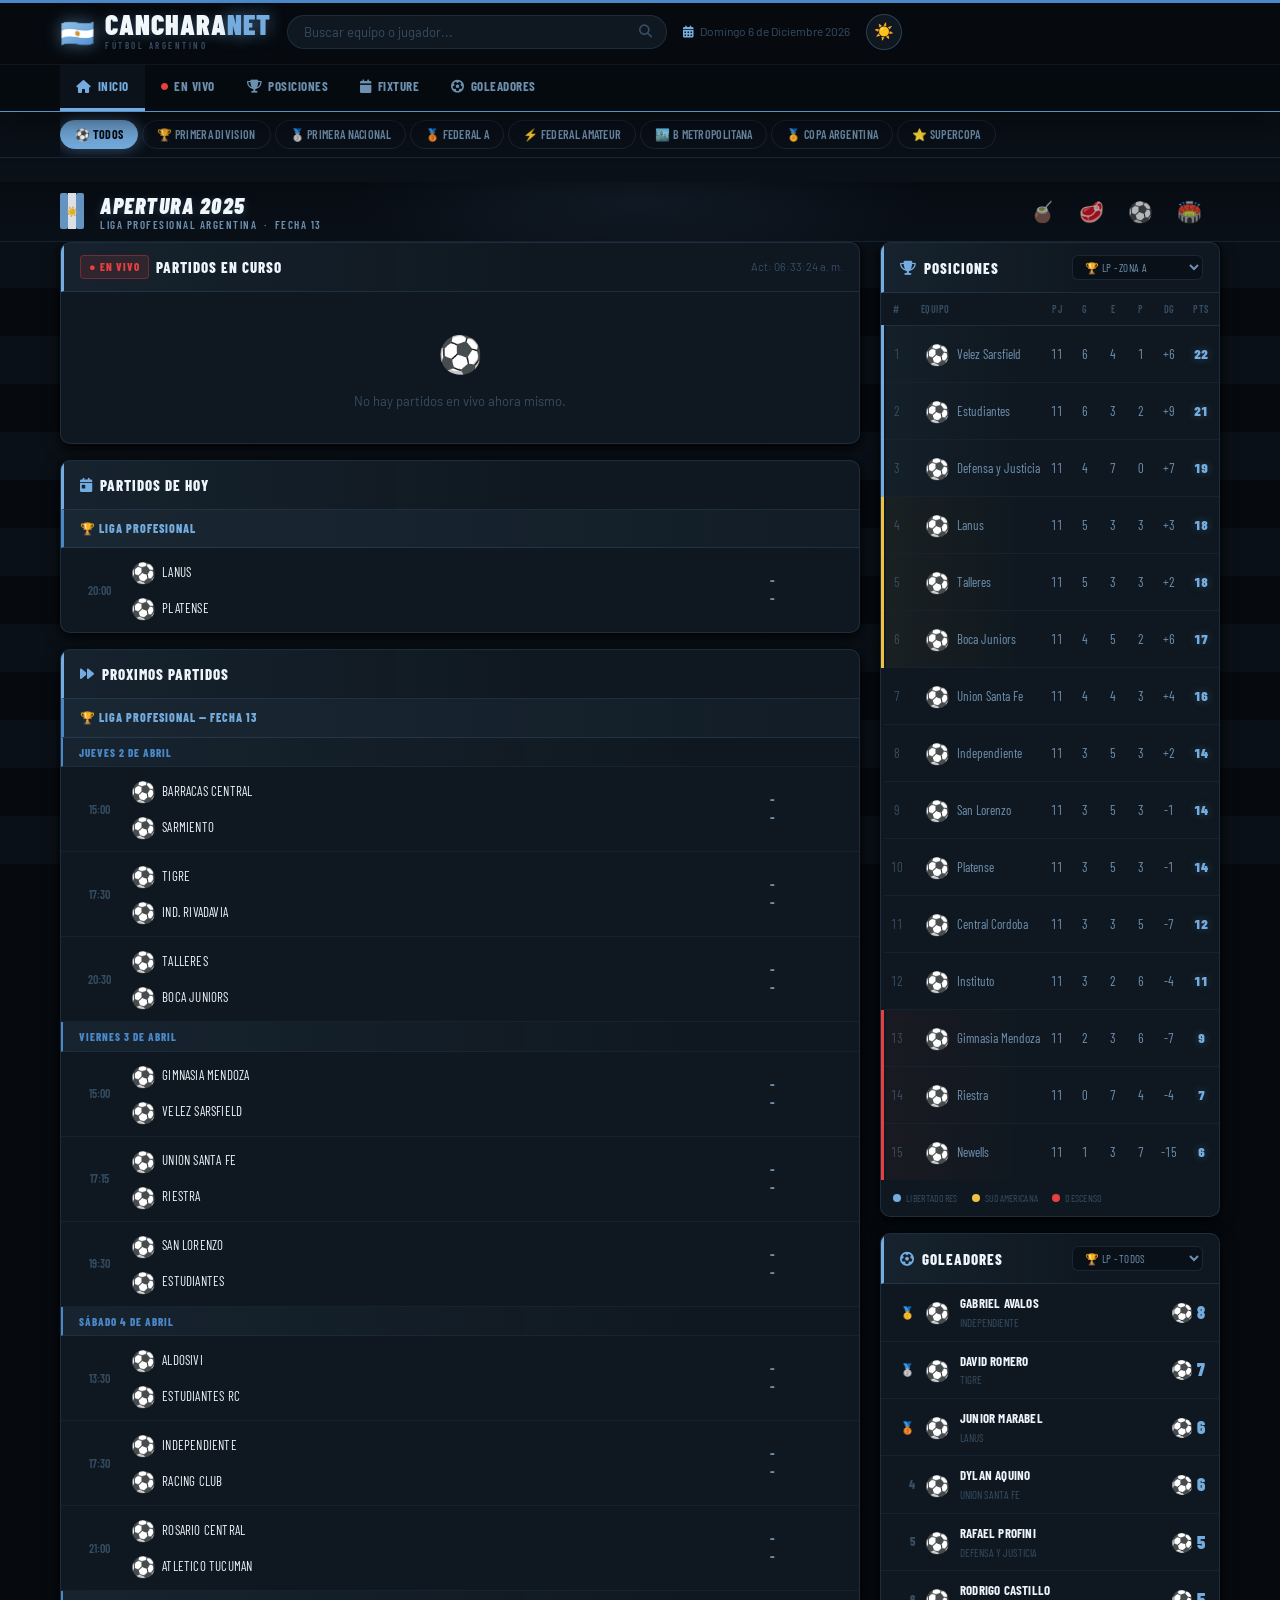
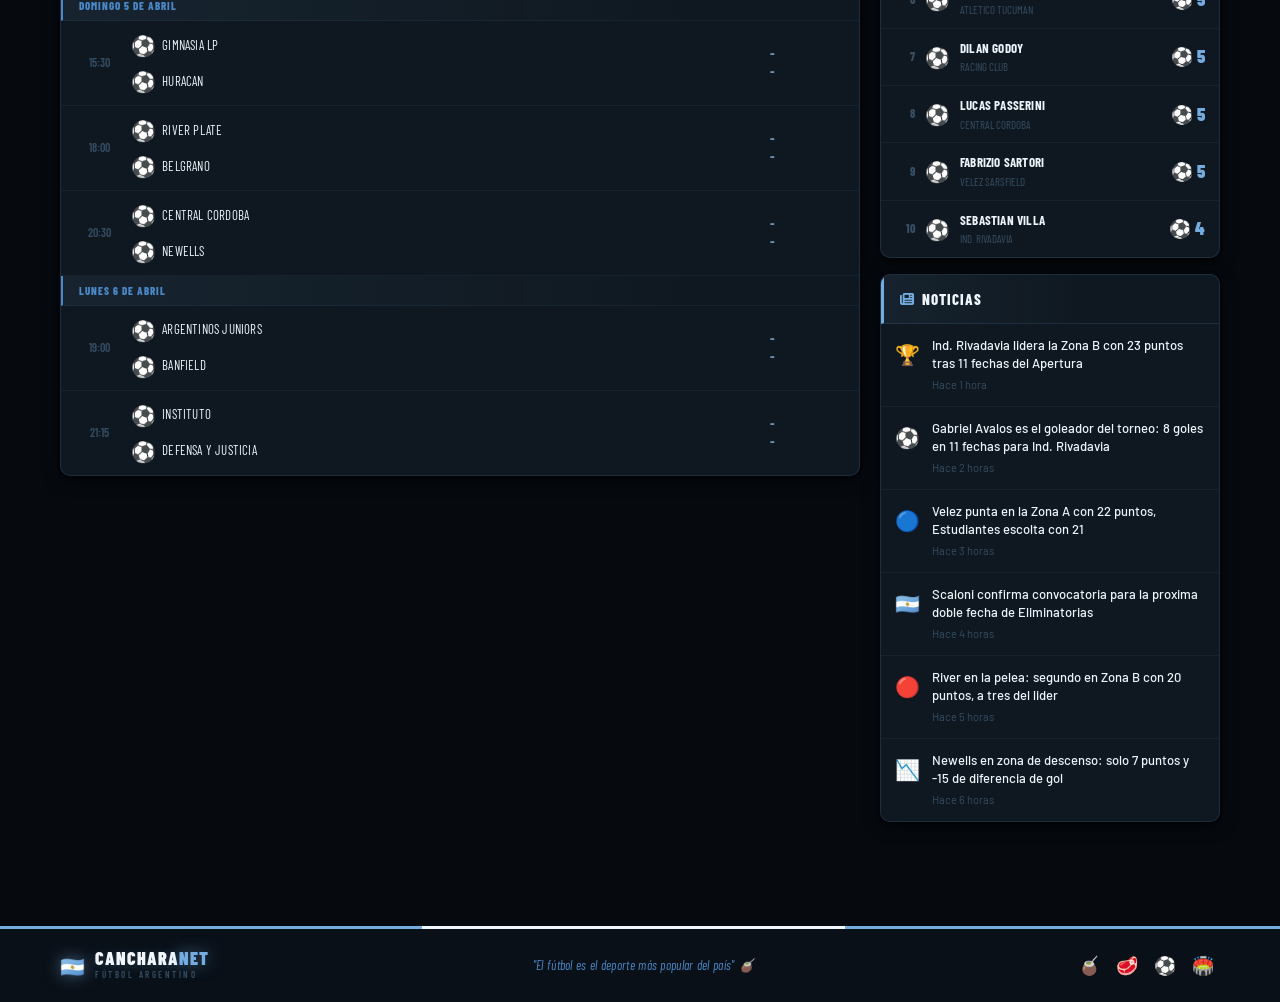
==== index.html @ 98d01e39 "primer commit - GolazoNET" ====
<!DOCTYPE html>
<html lang="es">
<head>
  <meta charset="UTF-8" />
  <meta name="viewport" content="width=device-width, initial-scale=1.0"/>
  <title>CancharaNet - Futbol Argentino</title>
  <link rel="preconnect" href="https://fonts.googleapis.com">
  <link rel="preconnect" href="https://fonts.gstatic.com" crossorigin>
  <link href="https://fonts.googleapis.com/css2?family=Barlow+Condensed:wght@400;600;700;800;900&family=Barlow:wght@300;400;500;600;700&display=swap" rel="stylesheet">
  <link rel="stylesheet" href="css/styles.css" />
  <link rel="stylesheet" href="https://cdnjs.cloudflare.com/ajax/libs/font-awesome/6.5.0/css/all.min.css"/>
</head>
<body>

  <header class="header">
    <div class="header-top">
      <div class="container">
        <div class="logo">
          <span class="logo-icon">🇦🇷</span>
          <div>
            <span class="logo-text">Canchara<span class="logo-accent">Net</span></span>
            <span class="logo-sub">Fútbol Argentino</span>
          </div>
        </div>
        <div class="search-bar">
          <input type="text" placeholder="Buscar equipo o jugador..." />
          <button><i class="fas fa-search"></i></button>
        </div>
        <div class="header-date">
          <i class="fas fa-calendar-alt"></i>
          <span id="fecha-actual"></span>
        </div>
        <button class="theme-toggle" id="theme-toggle" title="Cambiar tema">🌙</button>
      </div>
    </div>
    <nav class="navbar">
      <div class="container">
        <ul class="nav-links">
          <li><a href="#" class="active"><i class="fas fa-home"></i> Inicio</a></li>
          <li><a href="#en-vivo"><i class="fas fa-circle live-dot"></i> En Vivo</a></li>
          <li><a href="#posiciones"><i class="fas fa-trophy"></i> Posiciones</a></li>
          <li><a href="#fixture"><i class="fas fa-calendar"></i> Fixture</a></li>
          <li><a href="#goleadores"><i class="fas fa-futbol"></i> Goleadores</a></li>
        </ul>
      </div>
    </nav>
  </header>

  <section class="liga-tabs">
    <div class="container">
      <div class="tabs-scroll">
        <button class="tab-btn active" data-liga="todos">⚽ Todos</button>
        <button class="tab-btn" data-liga="primera">🏆 Primera Division</button>
        <button class="tab-btn" data-liga="nacional">🥈 Primera Nacional</button>
        <button class="tab-btn" data-liga="federala">🥉 Federal A</button>
        <button class="tab-btn" data-liga="federalam">⚡ Federal Amateur</button>
        <button class="tab-btn" data-liga="bmetro">🏙️ B Metropolitana</button>
        <button class="tab-btn" data-liga="copa">🏅 Copa Argentina</button>
        <button class="tab-btn" data-liga="supercopa">⭐ Supercopa</button>
      </div>
    </div>
  </section>

  <main class="main-content">
    <!-- HERO BANNER ALBICELESTE -->
    <div class="hero-banner">
      <div class="container">
        <div class="hero-inner">
          <div class="hero-franja-celeste"></div>
          <div class="hero-franja-blanca">
            <span class="hero-sol">☀️</span>
          </div>
          <div class="hero-franja-celeste"></div>
          <div class="hero-text">
            <span class="hero-title">Apertura 2025</span>
            <span class="hero-sub">Liga Profesional Argentina &nbsp;·&nbsp; Fecha 13</span>
          </div>
          <div class="hero-iconos">🧉 🥩 ⚽️ 🏟️</div>
        </div>
      </div>
    </div>
    <div class="container">
      <div class="layout-grid">

        <div class="col-main">

          <section id="en-vivo" class="section">
            <div class="section-header">
              <h2><span class="live-badge">● EN VIVO</span> Partidos en curso</h2>
              <span class="actualizado">Act: <span id="hora-actualizacion"></span></span>
            </div>
            <div id="partidos-vivo" class="partidos-grid"></div>
          </section>

          <section id="fixture" class="section">
            <div class="section-header">
              <h2><i class="fas fa-calendar-day"></i> Partidos de Hoy</h2>
            </div>
            <div id="partidos-hoy" class="partidos-lista"></div>
          </section>

          <section class="section">
            <div class="section-header">
              <h2><i class="fas fa-forward"></i> Proximos Partidos</h2>
            </div>
            <div id="proximos" class="partidos-lista"></div>
          </section>

        </div>

        <div class="col-sidebar">

          <section id="posiciones" class="section">
            <div class="section-header">
              <h2 id="titulo-posiciones"><i class="fas fa-trophy"></i> Posiciones</h2>
              <select id="liga-posiciones" class="liga-select">
                <option value="primera_a">🏆 LP - Zona A</option>
                <option value="primera_b">🏆 LP - Zona B</option>
                <option value="primera">📊 LP - Tabla Anual</option>
                <option value="nacional">🥈 Primera Nacional</option>
                <option value="federala">🥉 Federal A</option>
                <option value="federalam">⚡ Federal Amateur</option>
                <option value="bmetro">🏙️ B Metropolitana</option>
              </select>
            </div>
            <div id="tabla-posiciones"></div>
          </section>

          <section id="goleadores" class="section">
            <div class="section-header">
              <h2><i class="fas fa-futbol"></i> Goleadores</h2>
              <select id="liga-goleadores" class="liga-select">
                <option value="primera">🏆 LP - Todos</option>
                <option value="primera_a">🏆 LP - Zona A</option>
                <option value="primera_b">🏆 LP - Zona B</option>
                <option value="nacional">🥈 Primera Nacional</option>
                <option value="federala">🥉 Federal A</option>
              </select>
            </div>
            <div id="tabla-goleadores"></div>
          </section>

          <section class="section">
            <div class="section-header">
              <h2><i class="fas fa-newspaper"></i> Noticias</h2>
            </div>
            <div id="noticias"></div>
          </section>

        </div>
      </div>
    </div>
  </main>

  <footer class="footer">
    <div class="container">
      <div class="footer-inner">
        <div class="logo">
          <span class="logo-icon" style="font-size:20px">🇦🇷</span>
          <div>
            <span class="logo-text" style="font-size:18px">Canchara<span class="logo-accent">Net</span></span>
            <span class="logo-sub">Fútbol Argentino</span>
          </div>
        </div>
        <span class="footer-tagline">"El fútbol es el deporte más popular del país" 🧉</span>
        <span class="footer-icons">🧉 🥩 ⚽ 🏟️</span>
      </div>
    </div>
  </footer>

  <script src="js/data.js?v=20260401j"></script>
  <script src="js/api.js?v=20260401j"></script>
  <script src="js/app.js?v=20260401j"></script>
</body>
</html>
---- css/styles.css ----
/* ============================================
   CANCHARANET - FUTBOL ARGENTINO
   Diseño: Albiceleste, AFA, Mate, Asado
   Paleta: Celeste #74ACDF + Blanco + Noche
   ============================================ */

@import url('https://fonts.googleapis.com/css2?family=Barlow+Condensed:ital,wght@0,400;0,600;0,700;0,800;0,900;1,700;1,900&family=Barlow:wght@300;400;500;600;700&display=swap');

* { margin: 0; padding: 0; box-sizing: border-box; }

:root {
  /* Fondo — noche de cancha */
  --bg-primary:    #060a0f;
  --bg-secondary:  #0a1018;
  --bg-card:       #0f1820;
  --bg-hover:      #141f2a;

  /* Celeste AFA — el color de la camiseta */
  --celeste:       #74ACDF;
  --celeste-light: #9dc8f0;
  --celeste-dark:  #4a88c7;
  --celeste-dim:   rgba(116,172,223,0.10);
  --celeste-glow:  rgba(116,172,223,0.30);
  --celeste-stripe:rgba(116,172,223,0.04);

  /* Blanco albiceleste */
  --blanco:        #f2f7fc;

  /* Dorado sol de mayo */
  --dorado:        #f0c040;
  --dorado-dim:    rgba(240,192,64,0.12);

  /* Verde cancha */
  --verde-cancha:  #2d6a4f;
  --verde-dim:     rgba(45,106,79,0.15);

  /* Rojo vivo */
  --live-color:    #e84040;
  --live-dim:      rgba(232,64,64,0.12);

  /* Textos */
  --text-primary:  #eef4fb;
  --text-secondary:#6e90b0;
  --text-muted:    #364d63;

  /* Bordes */
  --border:        rgba(116,172,223,0.07);
  --border-md:     rgba(116,172,223,0.14);
  --border-strong: rgba(116,172,223,0.28);

  /* Zonas tabla */
  --zona-champions: #74ACDF;
  --zona-europa:    #f0c040;
  --zona-promo:     #4caf50;
  --zona-descenso:  #e84040;

  --shadow:     0 4px 16px rgba(0,0,0,0.7), 0 1px 4px rgba(0,0,0,0.5);
  --shadow-glow:0 0 24px rgba(116,172,223,0.18);
  --radius:     10px;
  --radius-sm:  6px;
}

body {
  background-color: var(--bg-primary);
  color: var(--text-primary);
  font-family: 'Barlow', 'Segoe UI', sans-serif;
  font-size: 14px;
  line-height: 1.6;
  -webkit-font-smoothing: antialiased;
  transition: background-color 0.25s, color 0.25s;
  /* Franjas albiceleste sutiles — como la camiseta de la selección */
  background-image:
    repeating-linear-gradient(
      180deg,
      transparent 0px,
      transparent 48px,
      var(--celeste-stripe) 48px,
      var(--celeste-stripe) 96px
    );
  background-attachment: fixed;
}

/* ============================================
   MODO CLARO — body[data-theme="light"]
   ============================================ */
body[data-theme="light"] {
  --bg-primary:    #f0f4f8;
  --bg-secondary:  #e4eaf2;
  --bg-card:       #ffffff;
  --bg-hover:      #edf2f8;

  --celeste-dim:   rgba(74,136,199,0.10);
  --celeste-glow:  rgba(74,136,199,0.25);
  --celeste-stripe:rgba(74,136,199,0.04);

  --text-primary:  #0d1a28;
  --text-secondary:#3a5a7a;
  --text-muted:    #7a96b0;

  --border:        rgba(74,136,199,0.12);
  --border-md:     rgba(74,136,199,0.22);
  --border-strong: rgba(74,136,199,0.40);

  --shadow: 0 2px 10px rgba(0,0,0,0.10), 0 1px 3px rgba(0,0,0,0.07);
  --live-dim: rgba(232,64,64,0.08);
  --dorado-dim: rgba(200,150,0,0.10);
}

a { color: inherit; text-decoration: none; }
a:hover { color: var(--celeste); }

/* Transición suave en cambio de tema */
*, *::before, *::after {
  transition: background-color 0.20s, border-color 0.20s, color 0.10s, box-shadow 0.20s;
}

.container { max-width: 1200px; margin: 0 auto; padding: 0 20px; }

/* ============================================
   HEADER — Albiceleste
   ============================================ */

/* Franja superior estilo bandera Argentina */
.header {
  position: sticky;
  top: 0;
  z-index: 100;
  /* Franja de bandera: celeste-blanco-celeste */
  background:
    linear-gradient(180deg,
      var(--celeste-dark)  0px,
      var(--celeste-dark)  3px,
      var(--bg-primary)    3px,
      var(--bg-primary)    100%
    );
  border-bottom: 1px solid var(--border-strong);
  box-shadow: 0 4px 32px rgba(0,0,0,0.8), 0 0 20px rgba(116,172,223,0.08);
}

.header-top .container {
  display: flex;
  align-items: center;
  gap: 16px;
  padding: 10px 20px;
}

.logo {
  display: flex;
  align-items: center;
  gap: 10px;
  white-space: nowrap;
  text-decoration: none;
}
.logo-icon {
  font-size: 28px;
  line-height: 1;
  filter: drop-shadow(0 0 8px rgba(116,172,223,0.5));
}
.logo-text {
  font-family: 'Barlow Condensed', sans-serif;
  font-size: 28px;
  font-weight: 900;
  letter-spacing: 1px;
  color: var(--blanco);
  text-transform: uppercase;
  text-shadow: 0 2px 12px rgba(116,172,223,0.3);
  line-height: 1;
}
.logo-accent {
  color: var(--celeste);
  text-shadow: 0 0 16px rgba(116,172,223,0.6);
}
.logo-sub {
  font-family: 'Barlow Condensed', sans-serif;
  font-size: 9px;
  font-weight: 600;
  letter-spacing: 2.5px;
  color: var(--text-muted);
  text-transform: uppercase;
  display: block;
  margin-top: -2px;
}

.search-bar {
  display: flex;
  flex: 1;
  max-width: 380px;
  background: var(--bg-card);
  border: 1px solid var(--border-md);
  border-radius: 100px;
  overflow: hidden;
  transition: border-color 0.15s, box-shadow 0.15s;
}
.search-bar:focus-within {
  border-color: var(--celeste);
  box-shadow: 0 0 0 3px var(--celeste-dim);
}
.search-bar input {
  flex: 1;
  background: none;
  border: none;
  outline: none;
  padding: 8px 16px;
  color: var(--text-primary);
  font-size: 13px;
  font-family: 'Barlow', sans-serif;
}
.search-bar input::placeholder { color: var(--text-muted); }
.search-bar button {
  background: none;
  border: none;
  padding: 8px 14px;
  color: var(--text-muted);
  cursor: pointer;
  transition: color 0.15s;
}
.search-bar button:hover { color: var(--celeste); }

.header-date {
  display: flex;
  align-items: center;
  gap: 6px;
  color: var(--text-muted);
  font-size: 12px;
  white-space: nowrap;
}
.header-date i { color: var(--celeste); }

/* ============================================
   NAVBAR
   ============================================ */
.navbar {
  background: rgba(6,10,15,0.95);
  border-top: 1px solid rgba(116,172,223,0.08);
}
.navbar .container { padding: 0 20px; }
.nav-links {
  display: flex;
  list-style: none;
  gap: 0;
  overflow-x: auto;
  scrollbar-width: none;
}
.nav-links::-webkit-scrollbar { display: none; }
.nav-links li a {
  display: flex;
  align-items: center;
  gap: 6px;
  padding: 11px 16px;
  font-family: 'Barlow Condensed', sans-serif;
  font-size: 13px;
  font-weight: 700;
  letter-spacing: 0.5px;
  color: var(--text-secondary);
  border-bottom: 3px solid transparent;
  transition: color 0.15s, border-color 0.15s, background 0.15s;
  text-transform: uppercase;
  white-space: nowrap;
}
.nav-links li a:hover {
  color: var(--celeste-light);
  background: rgba(116,172,223,0.04);
  border-bottom-color: rgba(116,172,223,0.3);
}
.nav-links li a.active {
  color: var(--celeste);
  border-bottom-color: var(--celeste);
  background: rgba(116,172,223,0.05);
}
.live-dot {
  color: var(--live-color);
  font-size: 7px;
  animation: pulse 1.2s infinite;
  vertical-align: middle;
}

/* ============================================
   LIGA TABS
   ============================================ */
.liga-tabs {
  background: linear-gradient(180deg, rgba(10,16,24,0.98) 0%, var(--bg-secondary) 100%);
  border-bottom: 1px solid var(--border-md);
  position: sticky;
  top: 92px;
  z-index: 90;
}
.tabs-scroll {
  display: flex;
  gap: 4px;
  padding: 8px 0;
  overflow-x: auto;
  scrollbar-width: none;
}
.tabs-scroll::-webkit-scrollbar { display: none; }

.tab-btn {
  flex-shrink: 0;
  background: transparent;
  border: 1px solid var(--border-md);
  border-radius: 100px;
  padding: 6px 14px;
  color: var(--text-secondary);
  font-size: 12px;
  font-weight: 600;
  cursor: pointer;
  transition: all 0.15s;
  white-space: nowrap;
  font-family: 'Barlow Condensed', sans-serif;
  letter-spacing: 0.3px;
  text-transform: uppercase;
}
.tab-btn:hover {
  color: var(--celeste);
  border-color: var(--celeste);
  background: var(--celeste-dim);
}
.tab-btn.active {
  background: var(--celeste);
  border-color: var(--celeste);
  color: #060a10;
  font-weight: 700;
  box-shadow: 0 0 12px var(--celeste-glow);
}

/* ============================================
   LAYOUT
   ============================================ */
.main-content { padding: 24px 0 48px; }
.layout-grid {
  display: grid;
  grid-template-columns: 1fr 340px;
  gap: 20px;
  align-items: start;
}
@media (max-width: 900px) {
  .layout-grid { grid-template-columns: 1fr; }
}

/* ============================================
   SECTIONS
   ============================================ */
.section {
  background: var(--bg-card);
  border: 1px solid var(--border-md);
  border-radius: var(--radius);
  overflow: hidden;
  margin-bottom: 16px;
  box-shadow: var(--shadow);
  transition: border-color 0.2s;
}
.section:hover {
  border-color: rgba(116,172,223,0.22);
}
.section-header {
  display: flex;
  align-items: center;
  justify-content: space-between;
  padding: 12px 16px;
  border-bottom: 1px solid var(--border-md);
  border-left: 3px solid var(--celeste);
  background: linear-gradient(90deg, rgba(116,172,223,0.07) 0%, transparent 60%);
}
.section-header h2 {
  font-family: 'Barlow Condensed', sans-serif;
  font-size: 15px;
  font-weight: 800;
  text-transform: uppercase;
  letter-spacing: 1px;
  color: var(--text-primary);
  display: flex;
  align-items: center;
  gap: 7px;
}
.section-header h2 i { color: var(--celeste); font-size: 14px; }
.actualizado { font-size: 11px; color: var(--text-muted); }

.live-badge {
  display: inline-flex;
  align-items: center;
  gap: 5px;
  background: var(--live-dim);
  color: var(--live-color);
  border: 1px solid rgba(232,64,64,0.35);
  border-radius: 4px;
  padding: 2px 8px;
  font-size: 11px;
  font-weight: 800;
  letter-spacing: 1px;
  animation: pulse 1.4s infinite;
  font-family: 'Barlow Condensed', sans-serif;
}

/* ============================================
   SELECT LIGA
   ============================================ */
.liga-select {
  background: var(--bg-secondary);
  border: 1px solid var(--border-md);
  border-radius: var(--radius-sm);
  color: var(--text-secondary);
  font-size: 11px;
  padding: 4px 8px;
  cursor: pointer;
  outline: none;
  font-family: 'Barlow Condensed', sans-serif;
  text-transform: uppercase;
  letter-spacing: 0.3px;
}
.liga-select:focus { border-color: var(--celeste); color: var(--celeste); }

/* ============================================
   PARTIDO CARD (EN VIVO)
   ============================================ */
.partidos-grid {
  display: flex;
  flex-direction: column;
  gap: 0;
}
.partido-card {
  padding: 14px 16px;
  border-bottom: 1px solid var(--border);
  cursor: pointer;
  transition: background 0.12s;
}
.partido-card:last-child { border-bottom: none; }
.partido-card:hover { background: var(--bg-hover); }
.partido-card.vivo {
  border-left: 3px solid var(--live-color);
  background: linear-gradient(90deg, var(--live-dim) 0%, transparent 30%);
}
.partido-card.vivo:hover { background: linear-gradient(90deg, rgba(229,57,53,0.18) 0%, var(--bg-hover) 30%); }

.card-liga {
  display: flex;
  justify-content: space-between;
  align-items: center;
  margin-bottom: 10px;
  font-size: 11px;
  color: var(--text-muted);
  font-family: 'Barlow Condensed', sans-serif;
  text-transform: uppercase;
  letter-spacing: 0.5px;
}
.badge-vivo {
  color: var(--live-color);
  font-weight: 700;
  font-size: 10px;
  animation: pulse 1.5s infinite;
}

.card-marcador {
  display: flex;
  align-items: center;
  gap: 12px;
}
.equipo {
  flex: 1;
  display: flex;
  align-items: center;
  gap: 8px;
}
.equipo:last-child { justify-content: flex-end; flex-direction: row-reverse; }
.equipo-escudo { width: 40px; height: 40px; display: flex; align-items: center; justify-content: center; flex-shrink: 0; }
.equipo-nombre {
  font-size: 14px;
  font-weight: 600;
  font-family: 'Barlow Condensed', sans-serif;
  text-transform: uppercase;
  letter-spacing: 0.3px;
}
.marcador-centro { text-align: center; flex-shrink: 0; }
.marcador-goles {
  font-family: 'Barlow Condensed', sans-serif;
  font-size: 28px;
  font-weight: 900;
  letter-spacing: 2px;
  color: var(--text-primary);
  line-height: 1;
}
.marcador-minuto {
  font-size: 11px;
  color: var(--live-color);
  font-weight: 700;
  margin-top: 2px;
}
.card-eventos { margin-top: 8px; }
.evento-mini { font-size: 11px; color: var(--text-muted); }

/* ============================================
   LISTA DE PARTIDOS (HOY / PROXIMOS)
   ============================================ */
.partidos-lista { display: flex; flex-direction: column; }
.lista-grupo { border-bottom: 1px solid var(--border); }
.lista-grupo:last-child { border-bottom: none; }

.grupo-header {
  padding: 9px 16px;
  font-size: 12px;
  font-weight: 800;
  color: var(--celeste);
  background: linear-gradient(90deg, rgba(116,172,223,0.10) 0%, rgba(116,172,223,0.03) 100%);
  text-transform: uppercase;
  letter-spacing: 1px;
  font-family: 'Barlow Condensed', sans-serif;
  border-bottom: 1px solid var(--border-md);
  border-left: 3px solid var(--celeste-dark);
}

.lista-item {
  display: flex;
  align-items: center;
  padding: 8px 16px;
  gap: 10px;
  cursor: pointer;
  transition: background 0.1s;
  border-bottom: 1px solid var(--border);
}
.lista-item:last-child { border-bottom: none; }
.lista-item:hover { background: var(--bg-hover); }

/* Separador de día en próximos partidos */
.proximo-dia-sep {
  padding: 6px 16px 5px;
  font-size: 11px;
  font-weight: 800;
  color: var(--celeste-dark);
  background: linear-gradient(90deg, rgba(116,172,223,0.08) 0%, transparent 80%);
  border-bottom: 1px solid var(--border);
  border-left: 2px solid var(--celeste-dark);
  text-transform: uppercase;
  letter-spacing: 1px;
  font-family: 'Barlow Condensed', sans-serif;
}
.item-hora {
  width: 44px;
  font-size: 12px;
  color: var(--text-muted);
  text-align: center;
  font-weight: 600;
  flex-shrink: 0;
  font-family: 'Barlow Condensed', sans-serif;
}
.item-hora.vivo { color: var(--live-color); }

.item-equipos {
  flex: 1;
  display: flex;
  flex-direction: column;
  gap: 4px;
}
.item-equipo {
  display: flex;
  align-items: center;
  gap: 6px;
  font-size: 13px;
  font-family: 'Barlow Condensed', sans-serif;
  text-transform: uppercase;
  letter-spacing: 0.2px;
}

.item-marcador {
  display: flex;
  flex-direction: column;
  align-items: center;
  gap: 4px;
  width: 22px;
}
.gol-num {
  font-size: 14px;
  font-weight: 700;
  color: var(--text-secondary);
  font-family: 'Barlow Condensed', sans-serif;
  line-height: 1;
}
.gol-ganador { color: var(--text-primary); }

.item-estado {
  width: 50px;
  font-size: 10px;
  text-align: right;
  color: var(--text-muted);
  font-weight: 600;
  text-transform: uppercase;
  font-family: 'Barlow Condensed', sans-serif;
}
.item-estado.vivo { color: var(--live-color); }

/* ============================================
   ESCUDOS
   ============================================ */
.escudo-img {
  width: 32px;
  height: 32px;
  object-fit: contain;
  flex-shrink: 0;
  background: #fff;
  border-radius: 50%;
  padding: 3px;
  box-shadow: 0 1px 4px rgba(0,0,0,0.5);
}
.escudo-img-sm {
  width: 22px;
  height: 22px;
  object-fit: contain;
  flex-shrink: 0;
  background: #fff;
  border-radius: 50%;
  padding: 2px;
  box-shadow: 0 1px 3px rgba(0,0,0,0.4);
}
.escudo-emoji { font-size: 20px; }

/* ============================================
   TABLA DE POSICIONES
   ============================================ */
.tabla-pos {
  width: 100%;
  border-collapse: collapse;
  font-size: 12px;
  table-layout: fixed;
}
.tabla-pos colgroup col:nth-child(1) { width: 28px; }
.tabla-pos colgroup col:nth-child(2) { width: auto; }
.tabla-pos colgroup col:nth-child(3),
.tabla-pos colgroup col:nth-child(4),
.tabla-pos colgroup col:nth-child(5),
.tabla-pos colgroup col:nth-child(6),
.tabla-pos colgroup col:nth-child(7) { width: 28px; }
.tabla-pos colgroup col:nth-child(8) { width: 36px; }

.tabla-pos thead th {
  padding: 8px 4px;
  text-align: center;
  color: var(--text-muted);
  font-weight: 600;
  font-size: 10px;
  border-bottom: 1px solid var(--border-md);
  letter-spacing: 0.5px;
  text-transform: uppercase;
  font-family: 'Barlow Condensed', sans-serif;
  white-space: nowrap;
}
.tabla-pos thead th:nth-child(2) { text-align: left; padding-left: 10px; }

.tabla-pos tbody tr {
  border-bottom: 1px solid var(--border);
  transition: background 0.1s;
  cursor: pointer;
}
.tabla-pos tbody tr:last-child { border-bottom: none; }
.tabla-pos tbody tr:hover { background: var(--bg-hover); }

.tabla-pos tbody td {
  padding: 7px 4px;
  text-align: center;
  color: var(--text-secondary);
  font-variant-numeric: tabular-nums;
  white-space: nowrap;
  overflow: hidden;
  text-overflow: ellipsis;
  font-family: 'Barlow Condensed', sans-serif;
  font-size: 13px;
}
.tabla-pos tbody td:nth-child(2) {
  text-align: left;
  padding-left: 6px;
}

/* Link de equipo en tabla de posiciones */
.equipo-link-tabla {
  text-decoration: none;
  color: inherit;
  border-radius: 6px;
  transition: background .15s;
}
.equipo-link-tabla:hover {
  background: rgba(108,197,247,.08);
}
.equipo-link-tabla:hover .equipo-nombre-tabla {
  color: var(--celeste);
  text-decoration: underline;
}

.pos-puntos {
  font-weight: 900;
  color: var(--celeste) !important;
  font-size: 17px;
  text-shadow: 0 0 8px rgba(116,172,223,0.35);
}

.pos-zona { border-left: 3px solid transparent !important; }
.pos-zona.champions  {
  border-left-color: var(--zona-champions) !important;
  background: linear-gradient(90deg, rgba(116,172,223,0.05) 0%, transparent 40%) !important;
}
.pos-zona.europa     {
  border-left-color: var(--zona-europa) !important;
  background: linear-gradient(90deg, rgba(240,192,64,0.05) 0%, transparent 40%) !important;
}
.pos-zona.promotion  {
  border-left-color: var(--zona-promo) !important;
  background: linear-gradient(90deg, rgba(76,175,80,0.05) 0%, transparent 40%) !important;
}
.pos-zona.descenso   {
  border-left-color: var(--zona-descenso) !important;
  background: linear-gradient(90deg, rgba(232,64,64,0.05) 0%, transparent 40%) !important;
}

.tabla-leyenda {
  display: flex;
  gap: 14px;
  padding: 10px 12px;
  font-size: 10px;
  color: var(--text-muted);
  flex-wrap: wrap;
  font-family: 'Barlow Condensed', sans-serif;
  text-transform: uppercase;
  letter-spacing: 0.3px;
}
.leyenda-item { display: flex; align-items: center; gap: 5px; }
.leyenda-dot {
  width: 8px;
  height: 8px;
  border-radius: 50%;
  flex-shrink: 0;
}

/* ============================================
   GOLEADORES
   ============================================ */
.goleador-item {
  display: flex;
  align-items: center;
  gap: 10px;
  padding: 9px 14px;
  border-bottom: 1px solid var(--border);
  transition: background 0.1s;
  cursor: pointer;
}
.goleador-item:last-child { border-bottom: none; }
.goleador-item:hover { background: var(--bg-hover); }

.goleador-rank {
  width: 20px;
  font-size: 12px;
  font-weight: 800;
  color: var(--text-muted);
  text-align: right;
  font-family: 'Barlow Condensed', sans-serif;
  flex-shrink: 0;
}
.goleador-rank-top {
  color: var(--dorado);
}
.goleador-info { flex: 1; min-width: 0; }
.goleador-nombre {
  font-size: 13px;
  font-weight: 700;
  color: var(--text-primary);
  white-space: nowrap;
  overflow: hidden;
  text-overflow: ellipsis;
  font-family: 'Barlow Condensed', sans-serif;
  text-transform: uppercase;
  letter-spacing: 0.2px;
}
.goleador-equipo {
  font-size: 11px;
  color: var(--text-muted);
  font-family: 'Barlow Condensed', sans-serif;
  text-transform: uppercase;
}
.goleador-goles {
  font-family: 'Barlow Condensed', sans-serif;
  font-size: 18px;
  font-weight: 900;
  color: var(--celeste);
}

/* ============================================
   NOTICIAS
   ============================================ */
.noticia-item {
  display: flex;
  gap: 12px;
  padding: 12px 14px;
  border-bottom: 1px solid var(--border);
  cursor: pointer;
  transition: background 0.1s;
}
.noticia-item:last-child { border-bottom: none; }
.noticia-item:hover { background: var(--bg-hover); }
.noticia-emoji { font-size: 20px; flex-shrink: 0; margin-top: 2px; }
.noticia-titulo {
  font-size: 13px;
  font-weight: 500;
  color: var(--text-primary);
  line-height: 1.4;
  margin-bottom: 4px;
}
.noticia-tiempo { font-size: 11px; color: var(--text-muted); }

/* ============================================
   SPINNER
   ============================================ */
@keyframes spin { to { transform: rotate(360deg); } }
@keyframes pulse {
  0%, 100% { opacity: 1; }
  50% { opacity: 0.3; }
}
.spinner {
  width: 16px;
  height: 16px;
  border: 2px solid var(--border-md);
  border-top-color: var(--celeste);
  border-radius: 50%;
  animation: spin 0.7s linear infinite;
  flex-shrink: 0;
}

/* ============================================
   FOOTER
   ============================================ */
.footer {
  background: var(--bg-secondary);
  border-top: 3px solid transparent;
  background-clip: padding-box;
  position: relative;
  padding: 20px 0;
  margin-top: 40px;
}
.footer::before {
  content: '';
  position: absolute;
  top: -3px; left: 0; right: 0;
  height: 3px;
  /* Franja: celeste-blanco-celeste, como la bandera */
  background: linear-gradient(90deg,
    var(--celeste) 0%, var(--celeste) 33%,
    var(--blanco)  33%, var(--blanco)  66%,
    var(--celeste) 66%, var(--celeste) 100%
  );
}
.footer-inner {
  display: flex;
  align-items: center;
  justify-content: space-between;
  font-size: 12px;
  color: var(--text-muted);
  gap: 12px;
  flex-wrap: wrap;
}
.footer-inner .logo-text { font-size: 18px; }
.footer-icons { font-size: 18px; letter-spacing: 6px; }
.footer-tagline {
  font-family: 'Barlow Condensed', sans-serif;
  font-style: italic;
  font-size: 13px;
  color: var(--celeste-dark);
  letter-spacing: 0.3px;
}

/* ============================================
   ESTADOS VACIOS
   ============================================ */
.empty-state {
  padding: 32px 16px;
  text-align: center;
  color: var(--text-muted);
}
.empty-state .empty-icon { font-size: 36px; margin-bottom: 10px; }
.empty-state p { font-size: 13px; line-height: 1.5; }

/* ============================================
   DIVISION BADGE
   ============================================ */
.division-badge {
  display: inline-flex;
  align-items: center;
  gap: 4px;
  padding: 2px 8px;
  border-radius: 100px;
  font-size: 10px;
  font-weight: 700;
  font-family: 'Barlow Condensed', sans-serif;
  text-transform: uppercase;
  letter-spacing: 0.4px;
}
.badge-primera  { background: var(--celeste-dim); color: var(--celeste); border: 1px solid rgba(116,172,223,0.3); }
.badge-nacional { background: rgba(245,200,66,0.1); color: var(--dorado); border: 1px solid rgba(245,200,66,0.3); }
.badge-federal  { background: rgba(76,175,80,0.1); color: #4caf50; border: 1px solid rgba(76,175,80,0.3); }
.badge-copa     { background: var(--live-dim); color: var(--live-color); border: 1px solid rgba(229,57,53,0.3); }

/* ============================================
   HERO BANNER ALBICELESTE
   ============================================ */
.hero-banner {
  background: linear-gradient(180deg, #060b12 0%, var(--bg-secondary) 100%);
  border-bottom: 1px solid var(--border-md);
  padding: 10px 0;
  overflow: hidden;
  position: relative;
}
/* Brillo sutil de fondo */
.hero-banner::after {
  content: '';
  position: absolute;
  top: -40px; left: 50%; transform: translateX(-50%);
  width: 600px; height: 120px;
  background: radial-gradient(ellipse, rgba(116,172,223,0.08) 0%, transparent 70%);
  pointer-events: none;
}
.hero-inner {
  display: flex;
  align-items: center;
  gap: 0;
  position: relative;
  z-index: 1;
}
/* Franjas de bandera argentina — celeste / blanco / celeste */
.hero-franja-celeste {
  width: 8px;
  height: 36px;
  background: var(--celeste);
  border-radius: 2px;
  flex-shrink: 0;
  opacity: 0.85;
}
.hero-franja-blanca {
  width: 8px;
  height: 36px;
  background: var(--blanco);
  flex-shrink: 0;
  display: flex;
  align-items: center;
  justify-content: center;
  opacity: 0.9;
}
.hero-sol {
  font-size: 10px;
  line-height: 1;
}
.hero-text {
  margin-left: 16px;
  display: flex;
  flex-direction: column;
  line-height: 1.2;
}
.hero-title {
  font-family: 'Barlow Condensed', sans-serif;
  font-size: 22px;
  font-weight: 900;
  font-style: italic;
  color: var(--blanco);
  text-transform: uppercase;
  letter-spacing: 1.5px;
  text-shadow: 0 2px 10px rgba(116,172,223,0.25);
}
.hero-sub {
  font-family: 'Barlow Condensed', sans-serif;
  font-size: 11px;
  font-weight: 600;
  color: var(--text-secondary);
  text-transform: uppercase;
  letter-spacing: 1.5px;
}
.hero-iconos {
  margin-left: auto;
  font-size: 20px;
  letter-spacing: 10px;
  opacity: 0.7;
  padding-right: 8px;
}

/* ============================================
   SCROLLBAR GLOBAL
   ============================================ */
::-webkit-scrollbar { width: 6px; height: 6px; }
::-webkit-scrollbar-track { background: var(--bg-primary); }
::-webkit-scrollbar-thumb {
  background: rgba(116,172,223,0.20);
  border-radius: 3px;
}
::-webkit-scrollbar-thumb:hover { background: rgba(116,172,223,0.40); }

/* ============================================
   BOTÓN TOGGLE TEMA
   ============================================ */
.theme-toggle {
  display: flex;
  align-items: center;
  justify-content: center;
  width: 36px;
  height: 36px;
  border-radius: 50%;
  border: 1px solid var(--border-strong);
  background: var(--bg-card);
  color: var(--text-secondary);
  cursor: pointer;
  font-size: 16px;
  flex-shrink: 0;
  transition: all 0.2s;
  line-height: 1;
}
.theme-toggle:hover {
  background: var(--celeste-dim);
  border-color: var(--celeste);
  color: var(--celeste);
  transform: rotate(20deg) scale(1.1);
}

/* ============================================
   EFECTOS EXTRA ARGENTINOS
   ============================================ */
/* Brillo celeste al hacer hover en items de partidos */
.lista-item:hover .item-hora { color: var(--celeste); }

/* Tab activa con sombra celeste más fuerte */
.tab-btn.active {
  box-shadow: 0 0 14px rgba(116,172,223,0.5), 0 2px 4px rgba(0,0,0,0.4);
}

/* Goleadores top 3 con corona */
.goleador-rank-top { color: var(--dorado); }

/* Selector de liga con estilo */
.liga-select:hover { border-color: var(--border-strong); }

/* ============================================
   MODO CLARO — ajustes específicos
   ============================================ */
body[data-theme="light"] .header {
  background:
    linear-gradient(180deg,
      var(--celeste-dark) 0px,
      var(--celeste-dark) 3px,
      #e8f0f8             3px,
      #e8f0f8             100%
    );
  box-shadow: 0 2px 16px rgba(0,0,0,0.12);
}

body[data-theme="light"] .navbar {
  background: rgba(232,240,248,0.98);
  border-top-color: rgba(74,136,199,0.15);
}

body[data-theme="light"] .liga-tabs {
  background: linear-gradient(180deg, #dde7f2 0%, #e4eaf2 100%);
}

body[data-theme="light"] .tab-btn {
  background: #fff;
  color: #3a5a7a;
  border-color: rgba(74,136,199,0.25);
}
body[data-theme="light"] .tab-btn.active {
  background: var(--celeste-dark);
  color: #fff;
  border-color: var(--celeste-dark);
}

body[data-theme="light"] .hero-banner {
  background: linear-gradient(180deg, #d8e8f5 0%, #e4eaf2 100%);
  border-bottom-color: rgba(74,136,199,0.25);
}
body[data-theme="light"] .hero-title { color: #0d1a28; }

body[data-theme="light"] .section {
  box-shadow: 0 2px 8px rgba(0,0,0,0.08);
}

body[data-theme="light"] .footer {
  background: #dde7f2;
}

body[data-theme="light"] .logo-text { color: #0d1a28; }

body[data-theme="light"] .search-bar {
  background: #fff;
  border-color: rgba(74,136,199,0.30);
}
body[data-theme="light"] .search-bar input { color: #0d1a28; }

body[data-theme="light"] .liga-select {
  background: #fff;
  color: #3a5a7a;
  border-color: rgba(74,136,199,0.30);
}

body[data-theme="light"] .pos-puntos {
  text-shadow: none;
}
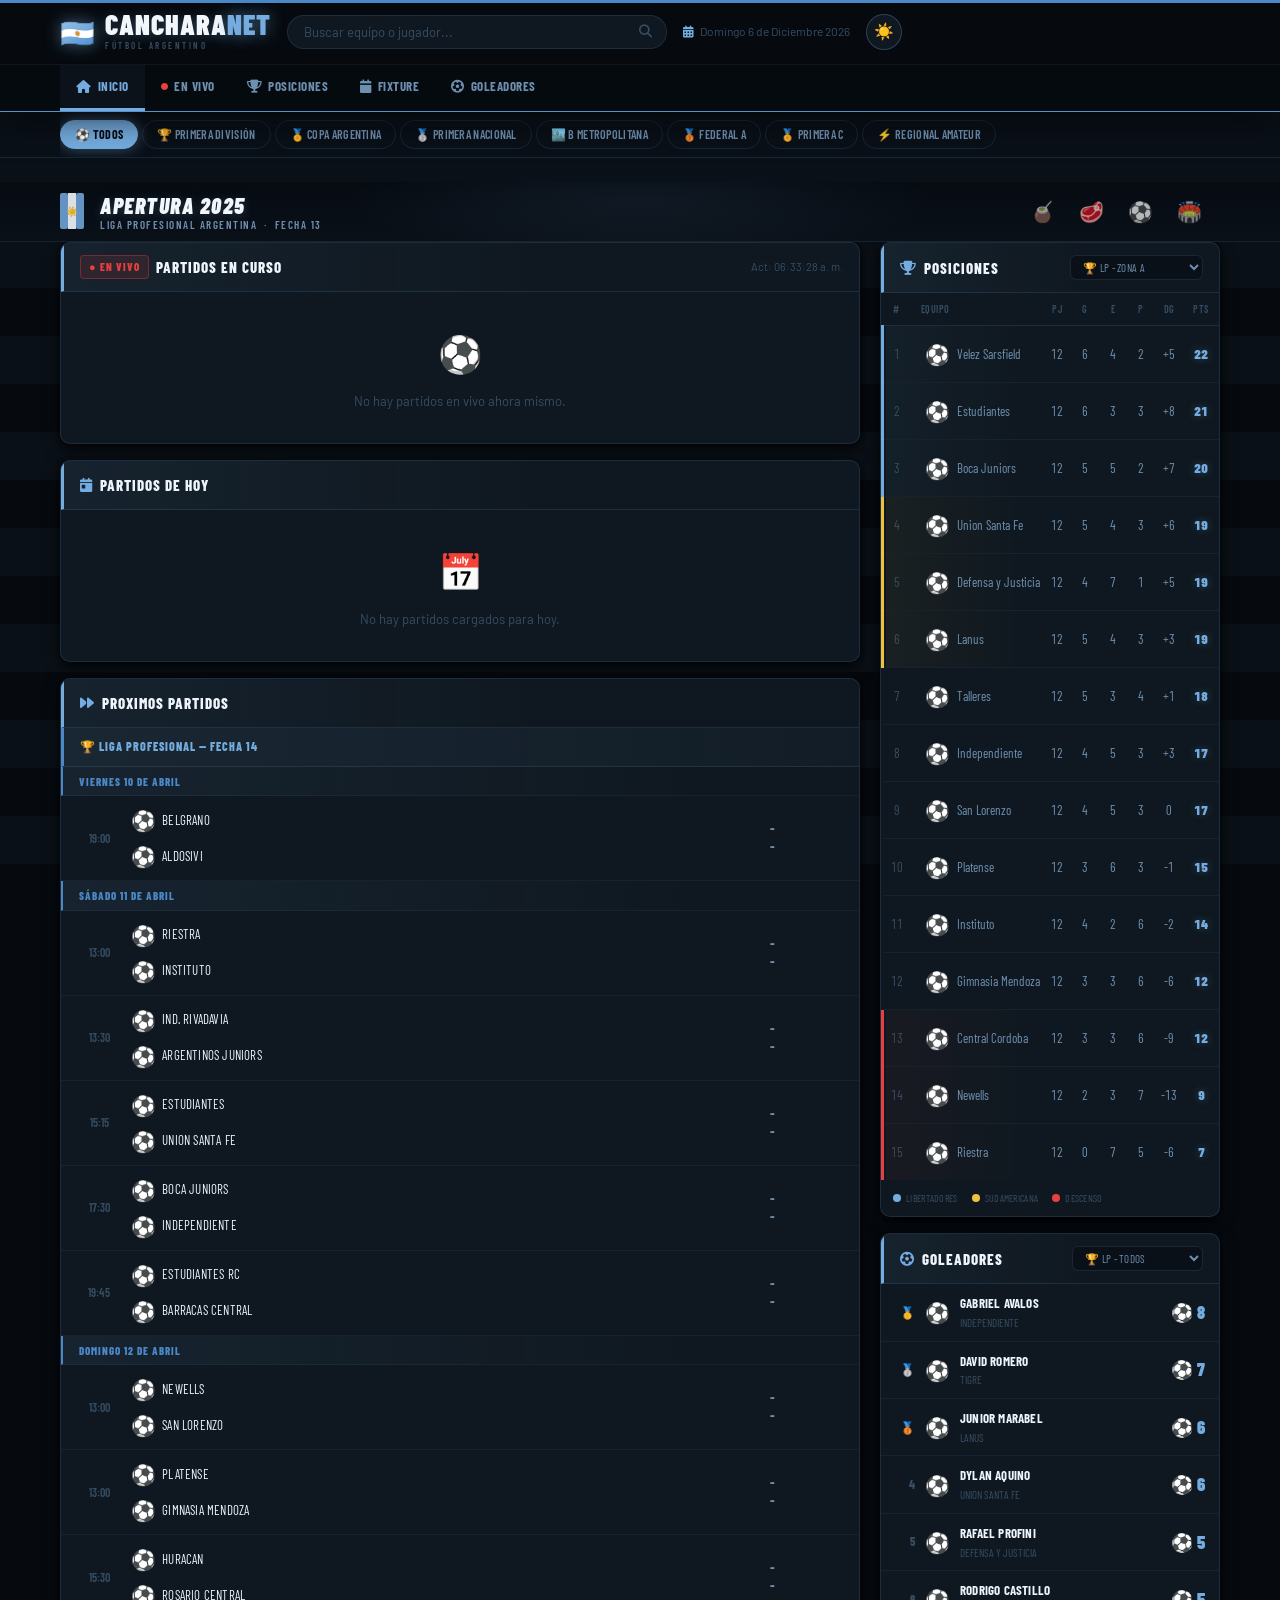
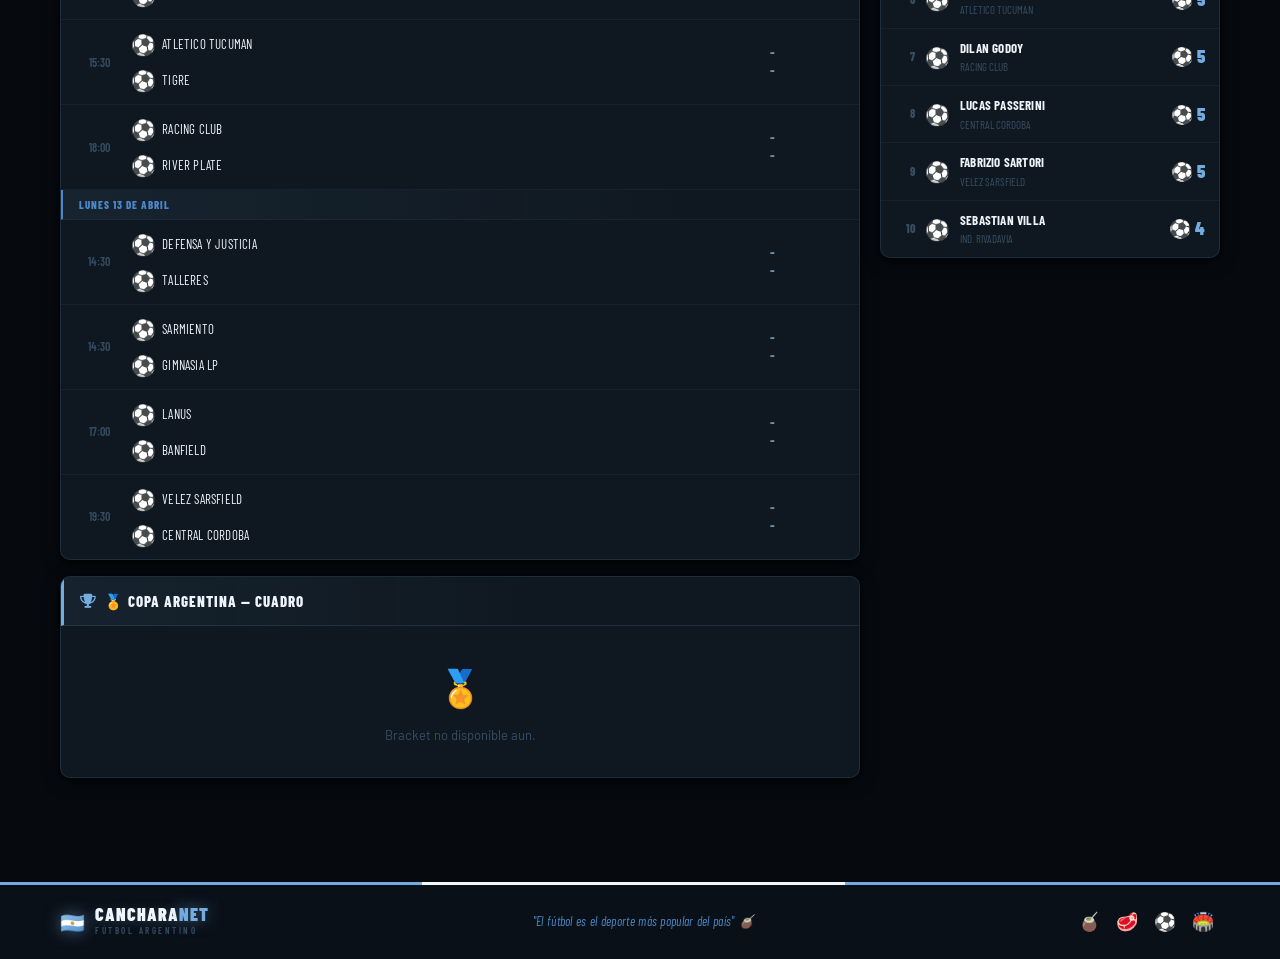
==== commit e3338488: "feat: nuevas ligas, Copa Argentina bracket, saca noticias" ====
--- a/index.html
+++ b/index.html
@@ -50,13 +50,13 @@
     <div class="container">
       <div class="tabs-scroll">
         <button class="tab-btn active" data-liga="todos">⚽ Todos</button>
-        <button class="tab-btn" data-liga="primera">🏆 Primera Division</button>
+        <button class="tab-btn" data-liga="primera">🏆 Primera División</button>
+        <button class="tab-btn" data-liga="copa">🏅 Copa Argentina</button>
         <button class="tab-btn" data-liga="nacional">🥈 Primera Nacional</button>
+        <button class="tab-btn" data-liga="bmetro">🏙️ B Metropolitana</button>
         <button class="tab-btn" data-liga="federala">🥉 Federal A</button>
-        <button class="tab-btn" data-liga="federalam">⚡ Federal Amateur</button>
-        <button class="tab-btn" data-liga="bmetro">🏙️ B Metropolitana</button>
-        <button class="tab-btn" data-liga="copa">🏅 Copa Argentina</button>
-        <button class="tab-btn" data-liga="supercopa">⭐ Supercopa</button>
+        <button class="tab-btn" data-liga="primerac">🏅 Primera C</button>
+        <button class="tab-btn" data-liga="regional">⚡ Regional Amateur</button>
       </div>
     </div>
   </section>
@@ -106,6 +106,13 @@
             <div id="proximos" class="partidos-lista"></div>
           </section>
 
+          <section id="copa-bracket" class="section">
+            <div class="section-header">
+              <h2><i class="fas fa-trophy"></i> 🏅 Copa Argentina — Cuadro</h2>
+            </div>
+            <div id="copa-bracket-content"></div>
+          </section>
+
         </div>
 
         <div class="col-sidebar">
@@ -118,9 +125,10 @@
                 <option value="primera_b">🏆 LP - Zona B</option>
                 <option value="primera">📊 LP - Tabla Anual</option>
                 <option value="nacional">🥈 Primera Nacional</option>
+                <option value="bmetro">🏙️ B Metropolitana</option>
                 <option value="federala">🥉 Federal A</option>
-                <option value="federalam">⚡ Federal Amateur</option>
-                <option value="bmetro">🏙️ B Metropolitana</option>
+                <option value="primerac">🏅 Primera C</option>
+                <option value="regional">⚡ Regional Amateur</option>
               </select>
             </div>
             <div id="tabla-posiciones"></div>
@@ -138,13 +146,6 @@
               </select>
             </div>
             <div id="tabla-goleadores"></div>
-          </section>
-
-          <section class="section">
-            <div class="section-header">
-              <h2><i class="fas fa-newspaper"></i> Noticias</h2>
-            </div>
-            <div id="noticias"></div>
           </section>
 
         </div>
--- a/css/styles.css
+++ b/css/styles.css
@@ -778,27 +778,59 @@
 }
 
 /* ============================================
-   NOTICIAS
-   ============================================ */
-.noticia-item {
-  display: flex;
-  gap: 12px;
-  padding: 12px 14px;
+   BRACKET COPA ARGENTINA
+   ============================================ */
+.copa-bracket {
+  display: flex;
+  flex-direction: column;
+  gap: 20px;
+  padding: 8px 0;
+}
+.copa-ronda-titulo {
+  font-size: 12px;
+  font-weight: 700;
+  text-transform: uppercase;
+  letter-spacing: 0.08em;
+  color: var(--celeste);
+  padding: 6px 14px;
+  border-left: 3px solid var(--celeste);
+  margin-bottom: 8px;
+}
+.copa-cruces {
+  display: grid;
+  grid-template-columns: repeat(auto-fill, minmax(220px, 1fr));
+  gap: 8px;
+  padding: 0 8px;
+}
+.copa-cruce {
+  background: var(--bg-card);
+  border: 1px solid var(--border);
+  border-radius: 8px;
+  overflow: hidden;
+}
+.cruce-equipo {
+  display: flex;
+  align-items: center;
+  gap: 8px;
+  padding: 7px 10px;
+  font-size: 12px;
+  color: var(--text-secondary);
   border-bottom: 1px solid var(--border);
-  cursor: pointer;
-  transition: background 0.1s;
-}
-.noticia-item:last-child { border-bottom: none; }
-.noticia-item:hover { background: var(--bg-hover); }
-.noticia-emoji { font-size: 20px; flex-shrink: 0; margin-top: 2px; }
-.noticia-titulo {
-  font-size: 13px;
-  font-weight: 500;
+}
+.cruce-equipo:last-child { border-bottom: none; }
+.cruce-equipo.ganador {
   color: var(--text-primary);
-  line-height: 1.4;
-  margin-bottom: 4px;
-}
-.noticia-tiempo { font-size: 11px; color: var(--text-muted); }
+  font-weight: 700;
+  background: var(--bg-hover);
+}
+.cruce-equipo span:first-of-type { flex: 1; }
+.cruce-gol {
+  font-size: 14px;
+  font-weight: 700;
+  color: var(--text-primary);
+  min-width: 16px;
+  text-align: right;
+}
 
 /* ============================================
    SPINNER
